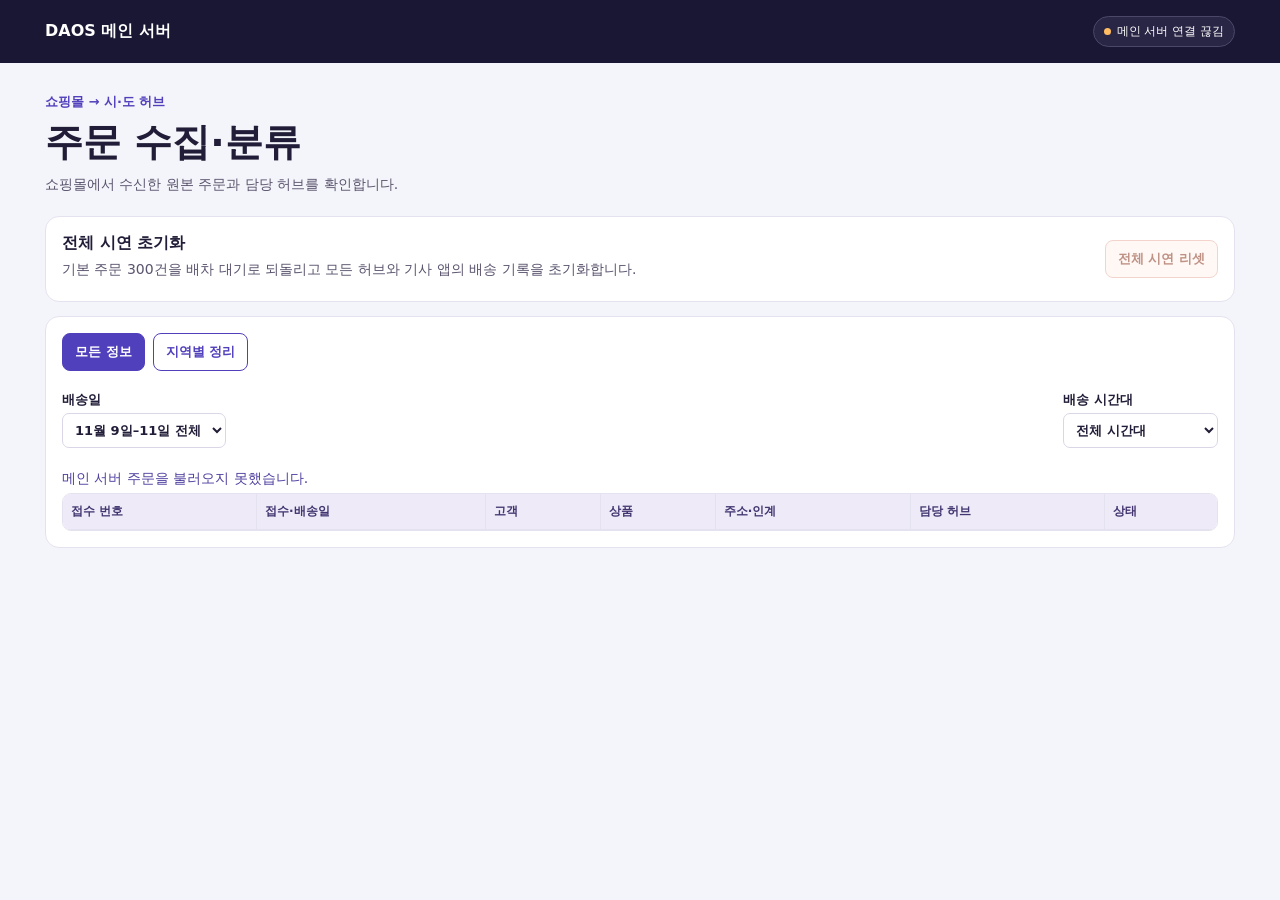
==== daos-demo/central/index.html @ 1ecc2ebf "Reset the DAOS demo globally and map regional deliveries by shift" ====
<!doctype html><html lang="ko"><head><meta charset="utf-8"><meta name="viewport" content="width=device-width,initial-scale=1"><title>DAOS 메인 서버</title><link rel="stylesheet" href="style.css?v=19"><script type="module" src="central.mjs?v=19"></script></head>
<body><header><strong>DAOS 메인 서버</strong><span id="server-state" class="server-state" role="status">서버 확인 중</span></header><main>
<div class="intro"><span>쇼핑몰 → 시·도 허브</span><h1>주문 수집·분류</h1><p>쇼핑몰에서 수신한 원본 주문과 담당 허브를 확인합니다.</p></div>
<section class="card reset-panel" aria-label="전체 시연 초기화"><div><strong>전체 시연 초기화</strong><p>기본 주문 300건을 배차 대기로 되돌리고 모든 허브와 기사 앱의 배송 기록을 초기화합니다.</p></div><button id="reset-demo" type="button" disabled>전체 시연 리셋</button><p id="reset-result" role="status"></p></section>
<section class="card"><div class="tabs" aria-label="주문 보기"><button id="all" type="button" aria-pressed="true">모든 정보</button><button id="regional" type="button" aria-pressed="false">지역별 정리</button></div>
<div id="regional-panel" class="toolbar" hidden><label>시·도 허브<select id="province"></select></label><p id="region-note"></p></div>
<div class="toolbar"><label class="history">배송일<select id="history-date"><option value="all">11월 9일–11일 전체</option></select></label>
<label class="history">배송 시간대<select id="history-slot"><option value="all">전체 시간대</option><option value="0">06:00–12:00</option><option value="1">12:00–18:00</option><option value="2">18:00–24:00</option></select></label></div>
<p id="count" role="status"></p>
<div class="sheet-scroll" role="region" aria-label="메인 서버 주문 원장" tabindex="0"><table><thead><tr><th>접수 번호</th><th>접수·배송일</th><th>고객</th><th>상품</th><th>주소·인계</th><th>담당 허브</th><th>상태</th></tr></thead><tbody id="orders"></tbody></table></div>
</section></main></body></html>
---- daos-demo/central/style.css ----
:root{font-family:system-ui,sans-serif;color:#211c37;background:#f4f5fa;--accent:#5140bc;--line:#e5e2ef}
*{box-sizing:border-box}body{margin:0}header{background:#191733;color:#fff;padding:16px max(20px,calc((100% - 1190px)/2));display:flex;align-items:center;justify-content:space-between;gap:12px}header a{color:#eee9ff;font-size:14px}
main{max-width:1230px;margin:auto;padding:28px 20px}.intro{margin-bottom:22px}.intro span{color:var(--accent);font-size:13px;font-weight:750}.intro h1{font-size:38px;margin:6px 0}.intro p,p{color:#5b546e;margin:5px 0;font-size:14px;line-height:1.45}
h2{margin:0;font-size:19px}.metrics,.workspace{display:grid;gap:14px}.metrics{grid-template-columns:repeat(3,minmax(0,1fr))}.workspace{grid-template-columns:minmax(235px,1fr) minmax(0,2fr);align-items:start}
.metrics article,.card{background:#fff;border:1px solid var(--line);border-radius:14px;padding:16px;min-width:0}.metrics small,.metrics strong{display:block}.metrics small{color:#5b546e}.metrics strong{font-size:19px;margin:5px 0}.metrics button{margin-top:6px}
button{background:var(--accent);color:#fff;border:1px solid var(--accent);font:inherit;font-size:13px;font-weight:750;padding:8px 12px;border-radius:8px;cursor:pointer;min-height:38px}button:disabled{opacity:.55;cursor:default}.secondary{background:#fff;color:var(--accent);border-color:#d9d1f1}
form{display:grid;gap:10px;margin-top:13px}label{font-size:13px;font-weight:750}input,select{display:block;margin-top:4px;width:100%;padding:8px;border:1px solid #dad6e8;border-radius:7px;background:white;color:inherit;font:inherit}
.list-head,.buttons{display:flex;align-items:center;gap:6px;flex-wrap:wrap}.list-head{justify-content:space-between}
#notice{min-height:20px;font-weight:700;margin:9px 0;color:#5140bc}
@media(max-width:650px){.metrics,.workspace{grid-template-columns:1fr}}
.section-kicker{font-size:11px;font-weight:800;letter-spacing:.045em;color:var(--accent);margin-bottom:5px}
.form-row{display:grid;grid-template-columns:minmax(0,1fr) minmax(0,1fr);gap:8px}
.field-hint{font-size:12px;color:#655d77}
.destination-results{border:1px solid #e1dced;border-radius:8px;padding:4px;max-height:192px;overflow:auto}
.destination-results button{display:flex;justify-content:space-between;align-items:baseline;gap:8px;width:100%;text-align:left;background:#fff;color:#211c37;border:0}
.destination-results button:hover,.destination-results button:focus-visible{background:#f1edff}
.destination-results small,.destination-selected{font-size:11px;color:#5140a0}
.destination-results p{font-size:12px;padding:0 7px}
.destination-selected{background:#f0ecff;padding:6px 8px;border-radius:6px;margin-top:4px;font-weight:750}
.sheet-filters{display:grid;grid-template-columns:minmax(90px,1fr) minmax(90px,1fr) minmax(110px,1.5fr);gap:8px;margin:14px 0 10px}
.sheet-scroll{overflow:auto;max-height:575px;border:1px solid var(--line);border-radius:9px}
table{border-collapse:separate;border-spacing:0;width:100%;min-width:570px;text-align:left;font-size:12px}
th,td{border-bottom:1px solid var(--line);border-right:1px solid var(--line);padding:9px 8px;vertical-align:top}
th:last-child,td:last-child{border-right:0}
th{position:sticky;top:0;background:#eeeaf8;color:#433670;white-space:nowrap;z-index:1}
tbody tr:nth-child(even){background:#faf9fd}
td small{display:block;margin-top:4px;font-size:11px;color:#625b73;overflow-wrap:anywhere}
td strong{overflow-wrap:anywhere}
.order-number,.order-status{white-space:nowrap}.order-number{font-weight:800;color:#5140a0}
.order-status{display:inline-block;padding:3px 6px;border-radius:5px;font-weight:750;background:#eeeaf8;color:#5140a0}
.order-status.pending{background:#fff2dc;color:#775019}.order-status.completed{background:#e1f6eb;color:#145d43}
.empty-sheet{text-align:center;padding:22px 10px;color:#625b73}
@media(max-width:400px){.form-row,.sheet-filters{grid-template-columns:1fr}}
[hidden]{display:none!important}.tabs{display:flex;gap:8px;margin-bottom:12px;flex-wrap:wrap}.tabs [aria-pressed="false"]{background:#fff;color:#5140bc}.single{max-width:680px}.hint{color:#655d77}.product-list{display:grid;grid-template-columns:repeat(3,minmax(0,1fr));gap:10px;margin-bottom:14px}.product-list label{display:block;padding:12px;border:1px solid #ddd6f4;border-radius:8px}.product-list label:has(:checked){background:#eeeaff;border-color:#7966db}.product-list input{width:auto;display:inline;margin-right:5px}.stack{display:grid;gap:12px}.toolbar{display:flex;justify-content:space-between;align-items:center;gap:12px;flex-wrap:wrap;margin-bottom:12px}.toolbar select{min-width:155px}.group{display:grid;grid-template-columns:1fr auto;align-items:center;gap:10px;padding:12px;border:1px solid #e1dced;border-radius:9px}.group small{color:#5b546e}.group button{white-space:nowrap}.card p[role="status"]{min-height:20px;color:#5140a0}@media(max-width:550px){.group,.product-list{grid-template-columns:1fr}}

.server-state{display:inline-flex;gap:6px;align-items:center;border:1px solid #4b4768;background:#292544;padding:6px 10px;border-radius:999px;font-size:12px}
.server-state:before{content:"";width:7px;height:7px;border-radius:50%;background:#73dfa8}
.server-state[data-offline="true"]:before{background:#ffbc61}
.history{display:block;max-width:210px;margin:8px 0}
#region-preview{margin:15px 0 0}
#region-preview img{width:100%;display:block;border-radius:8px}
#region-preview figcaption{font-size:12px;margin-top:5px;color:#5b546e}

.reset-panel{display:flex;align-items:center;justify-content:space-between;gap:12px;flex-wrap:wrap;margin-bottom:14px}
#reset-demo{background:#fff3ee;color:#8b3921;border-color:#e8b2a3}
#reset-result{flex-basis:100%;font-weight:700}
#reset-result:empty{display:none}
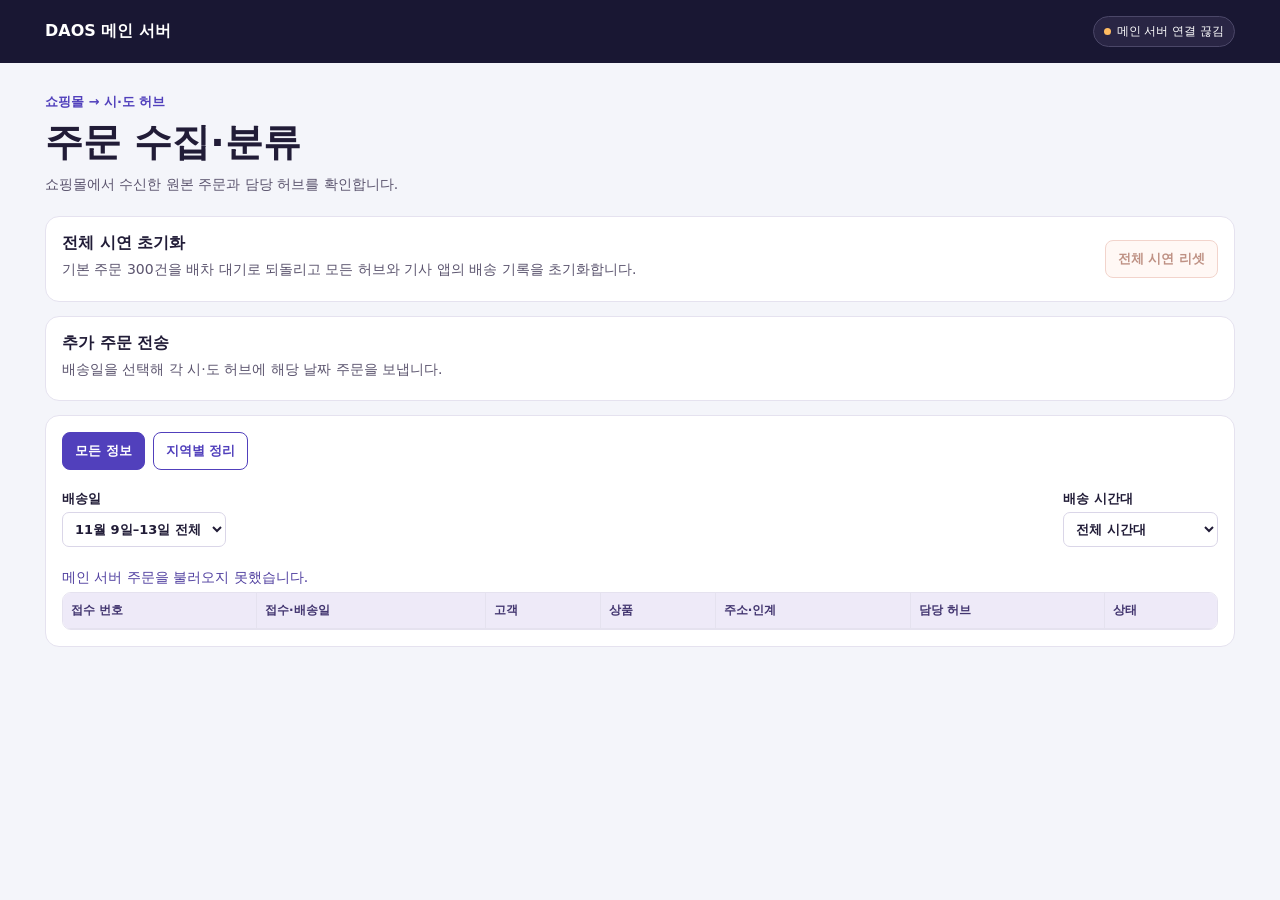
==== commit ee4b8979: "Stage two additional delivery days and simplify delivery maps" ====
--- a/daos-demo/central/index.html
+++ b/daos-demo/central/index.html
@@ -1,10 +1,11 @@
-<!doctype html><html lang="ko"><head><meta charset="utf-8"><meta name="viewport" content="width=device-width,initial-scale=1"><title>DAOS 메인 서버</title><link rel="stylesheet" href="style.css?v=19"><script type="module" src="central.mjs?v=19"></script></head>
+<!doctype html><html lang="ko"><head><meta charset="utf-8"><meta name="viewport" content="width=device-width,initial-scale=1"><title>DAOS 메인 서버</title><link rel="stylesheet" href="style.css?v=20"><script type="module" src="central.mjs?v=20"></script></head>
 <body><header><strong>DAOS 메인 서버</strong><span id="server-state" class="server-state" role="status">서버 확인 중</span></header><main>
 <div class="intro"><span>쇼핑몰 → 시·도 허브</span><h1>주문 수집·분류</h1><p>쇼핑몰에서 수신한 원본 주문과 담당 허브를 확인합니다.</p></div>
 <section class="card reset-panel" aria-label="전체 시연 초기화"><div><strong>전체 시연 초기화</strong><p>기본 주문 300건을 배차 대기로 되돌리고 모든 허브와 기사 앱의 배송 기록을 초기화합니다.</p></div><button id="reset-demo" type="button" disabled>전체 시연 리셋</button><p id="reset-result" role="status"></p></section>
+<section class="card reset-panel" aria-label="추가 주문 전송"><div><strong>추가 주문 전송</strong><p>배송일을 선택해 각 시·도 허브에 해당 날짜 주문을 보냅니다.</p></div><div id="release-days" class="tabs"></div><p id="release-result" role="status"></p></section>
 <section class="card"><div class="tabs" aria-label="주문 보기"><button id="all" type="button" aria-pressed="true">모든 정보</button><button id="regional" type="button" aria-pressed="false">지역별 정리</button></div>
 <div id="regional-panel" class="toolbar" hidden><label>시·도 허브<select id="province"></select></label><p id="region-note"></p></div>
-<div class="toolbar"><label class="history">배송일<select id="history-date"><option value="all">11월 9일–11일 전체</option></select></label>
+<div class="toolbar"><label class="history">배송일<select id="history-date"><option value="all">11월 9일–13일 전체</option></select></label>
 <label class="history">배송 시간대<select id="history-slot"><option value="all">전체 시간대</option><option value="0">06:00–12:00</option><option value="1">12:00–18:00</option><option value="2">18:00–24:00</option></select></label></div>
 <p id="count" role="status"></p>
 <div class="sheet-scroll" role="region" aria-label="메인 서버 주문 원장" tabindex="0"><table><thead><tr><th>접수 번호</th><th>접수·배송일</th><th>고객</th><th>상품</th><th>주소·인계</th><th>담당 허브</th><th>상태</th></tr></thead><tbody id="orders"></tbody></table></div>
--- a/daos-demo/central/style.css
+++ b/daos-demo/central/style.css
@@ -45,3 +45,5 @@
 #reset-demo{background:#fff3ee;color:#8b3921;border-color:#e8b2a3}
 #reset-result{flex-basis:100%;font-weight:700}
 #reset-result:empty{display:none}
+#release-result{flex-basis:100%;font-weight:700}
+#release-result:empty{display:none}
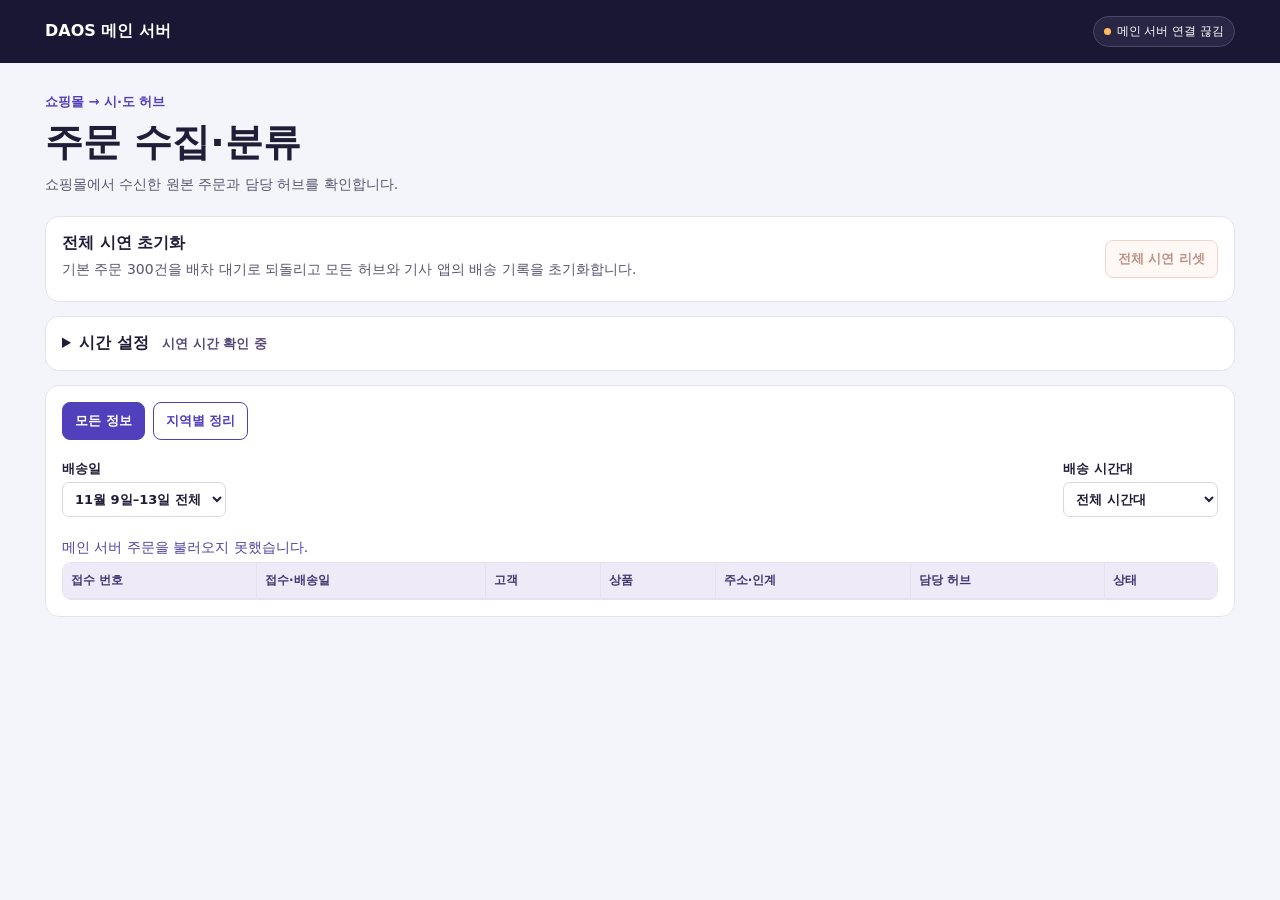
==== commit f625dc72: "Share the DAOS demo clock and select mapped delivery stops" ====
--- a/daos-demo/central/index.html
+++ b/daos-demo/central/index.html
@@ -1,12 +1,13 @@
-<!doctype html><html lang="ko"><head><meta charset="utf-8"><meta name="viewport" content="width=device-width,initial-scale=1"><title>DAOS 메인 서버</title><link rel="stylesheet" href="style.css?v=20"><script type="module" src="central.mjs?v=20"></script></head>
+<!doctype html><html lang="ko"><head><meta charset="utf-8"><meta name="viewport" content="width=device-width,initial-scale=1"><title>DAOS 메인 서버</title><link rel="stylesheet" href="style.css?v=21"><script type="module" src="central.mjs?v=21"></script></head>
 <body><header><strong>DAOS 메인 서버</strong><span id="server-state" class="server-state" role="status">서버 확인 중</span></header><main>
 <div class="intro"><span>쇼핑몰 → 시·도 허브</span><h1>주문 수집·분류</h1><p>쇼핑몰에서 수신한 원본 주문과 담당 허브를 확인합니다.</p></div>
 <section class="card reset-panel" aria-label="전체 시연 초기화"><div><strong>전체 시연 초기화</strong><p>기본 주문 300건을 배차 대기로 되돌리고 모든 허브와 기사 앱의 배송 기록을 초기화합니다.</p></div><button id="reset-demo" type="button" disabled>전체 시연 리셋</button><p id="reset-result" role="status"></p></section>
-<section class="card reset-panel" aria-label="추가 주문 전송"><div><strong>추가 주문 전송</strong><p>배송일을 선택해 각 시·도 허브에 해당 날짜 주문을 보냅니다.</p></div><div id="release-days" class="tabs"></div><p id="release-result" role="status"></p></section>
+<details class="card clock-panel"><summary>시간 설정 <span id="shared-clock">시연 시간 확인 중</span></summary><form id="clock-form" class="toolbar"><label>시연 날짜<select id="clock-date" required></select></label><label>시연 시각<input id="clock-time" type="time" required></label><button id="clock-apply" type="submit" disabled>전체 화면에 적용</button></form><p id="clock-result" role="status"></p></details>
 <section class="card"><div class="tabs" aria-label="주문 보기"><button id="all" type="button" aria-pressed="true">모든 정보</button><button id="regional" type="button" aria-pressed="false">지역별 정리</button></div>
 <div id="regional-panel" class="toolbar" hidden><label>시·도 허브<select id="province"></select></label><p id="region-note"></p></div>
 <div class="toolbar"><label class="history">배송일<select id="history-date"><option value="all">11월 9일–13일 전체</option></select></label>
 <label class="history">배송 시간대<select id="history-slot"><option value="all">전체 시간대</option><option value="0">06:00–12:00</option><option value="1">12:00–18:00</option><option value="2">18:00–24:00</option></select></label></div>
+<div id="release-panel" hidden><button id="release-date" type="button"></button><p id="release-result" role="status"></p></div>
 <p id="count" role="status"></p>
 <div class="sheet-scroll" role="region" aria-label="메인 서버 주문 원장" tabindex="0"><table><thead><tr><th>접수 번호</th><th>접수·배송일</th><th>고객</th><th>상품</th><th>주소·인계</th><th>담당 허브</th><th>상태</th></tr></thead><tbody id="orders"></tbody></table></div>
 </section></main></body></html>
--- a/daos-demo/central/style.css
+++ b/daos-demo/central/style.css
@@ -47,3 +47,8 @@
 #reset-result:empty{display:none}
 #release-result{flex-basis:100%;font-weight:700}
 #release-result:empty{display:none}
+.clock-panel{margin-bottom:14px}
+.clock-panel summary{cursor:pointer;font-weight:750}
+#shared-clock{margin-left:8px;color:#554978;font-size:13px;font-weight:600}
+.clock-panel .toolbar{justify-content:flex-start;align-items:end;margin-top:12px}
+#release-panel{margin:10px 0}
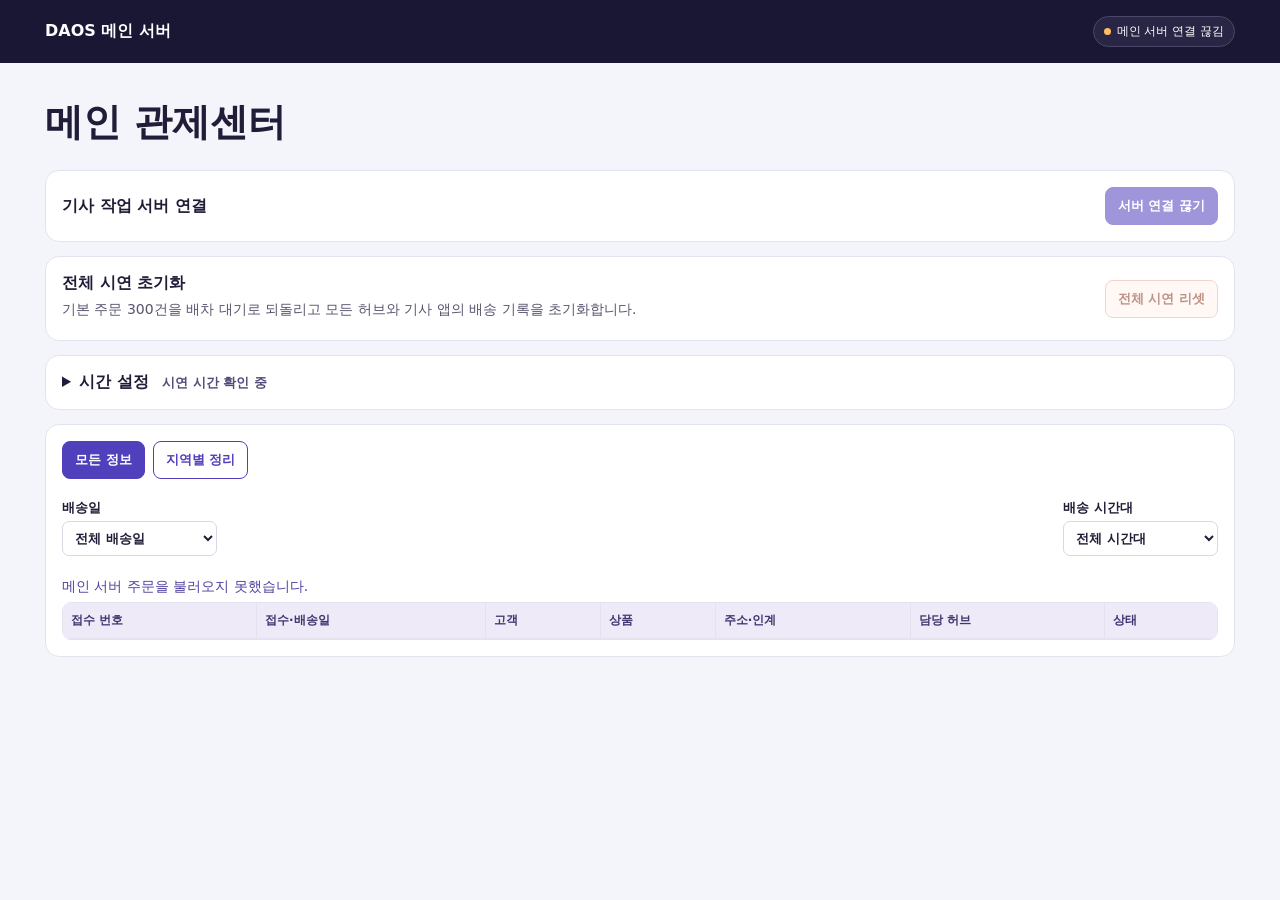
==== commit 819b13ff: "Centralize DAOS controls and queue new orders in receipt order" ====
--- a/daos-demo/central/index.html
+++ b/daos-demo/central/index.html
@@ -1,11 +1,12 @@
-<!doctype html><html lang="ko"><head><meta charset="utf-8"><meta name="viewport" content="width=device-width,initial-scale=1"><title>DAOS 메인 서버</title><link rel="stylesheet" href="style.css?v=21"><script type="module" src="central.mjs?v=21"></script></head>
+<!doctype html><html lang="ko"><head><meta charset="utf-8"><meta name="viewport" content="width=device-width,initial-scale=1"><title>DAOS 메인 서버</title><link rel="stylesheet" href="style.css?v=22"><script type="module" src="central.mjs?v=22"></script></head>
 <body><header><strong>DAOS 메인 서버</strong><span id="server-state" class="server-state" role="status">서버 확인 중</span></header><main>
-<div class="intro"><span>쇼핑몰 → 시·도 허브</span><h1>주문 수집·분류</h1><p>쇼핑몰에서 수신한 원본 주문과 담당 허브를 확인합니다.</p></div>
+<div class="intro"><h1>메인 관제센터</h1></div>
+<section class="card reset-panel" aria-label="서버 연결 제어"><strong>기사 작업 서버 연결</strong><button id="connection-toggle" type="button" disabled>서버 연결 끊기</button><p id="connection-result" role="status"></p></section>
 <section class="card reset-panel" aria-label="전체 시연 초기화"><div><strong>전체 시연 초기화</strong><p>기본 주문 300건을 배차 대기로 되돌리고 모든 허브와 기사 앱의 배송 기록을 초기화합니다.</p></div><button id="reset-demo" type="button" disabled>전체 시연 리셋</button><p id="reset-result" role="status"></p></section>
 <details class="card clock-panel"><summary>시간 설정 <span id="shared-clock">시연 시간 확인 중</span></summary><form id="clock-form" class="toolbar"><label>시연 날짜<select id="clock-date" required></select></label><label>시연 시각<input id="clock-time" type="time" required></label><button id="clock-apply" type="submit" disabled>전체 화면에 적용</button></form><p id="clock-result" role="status"></p></details>
 <section class="card"><div class="tabs" aria-label="주문 보기"><button id="all" type="button" aria-pressed="true">모든 정보</button><button id="regional" type="button" aria-pressed="false">지역별 정리</button></div>
 <div id="regional-panel" class="toolbar" hidden><label>시·도 허브<select id="province"></select></label><p id="region-note"></p></div>
-<div class="toolbar"><label class="history">배송일<select id="history-date"><option value="all">11월 9일–13일 전체</option></select></label>
+<div class="toolbar"><label class="history">배송일<select id="history-date"><option value="all">전체 배송일</option></select></label>
 <label class="history">배송 시간대<select id="history-slot"><option value="all">전체 시간대</option><option value="0">06:00–12:00</option><option value="1">12:00–18:00</option><option value="2">18:00–24:00</option></select></label></div>
 <div id="release-panel" hidden><button id="release-date" type="button"></button><p id="release-result" role="status"></p></div>
 <p id="count" role="status"></p>
--- a/daos-demo/central/style.css
+++ b/daos-demo/central/style.css
@@ -52,3 +52,5 @@
 #shared-clock{margin-left:8px;color:#554978;font-size:13px;font-weight:600}
 .clock-panel .toolbar{justify-content:flex-start;align-items:end;margin-top:12px}
 #release-panel{margin:10px 0}
+#connection-result{flex-basis:100%;font-weight:700}
+#connection-result:empty{display:none}
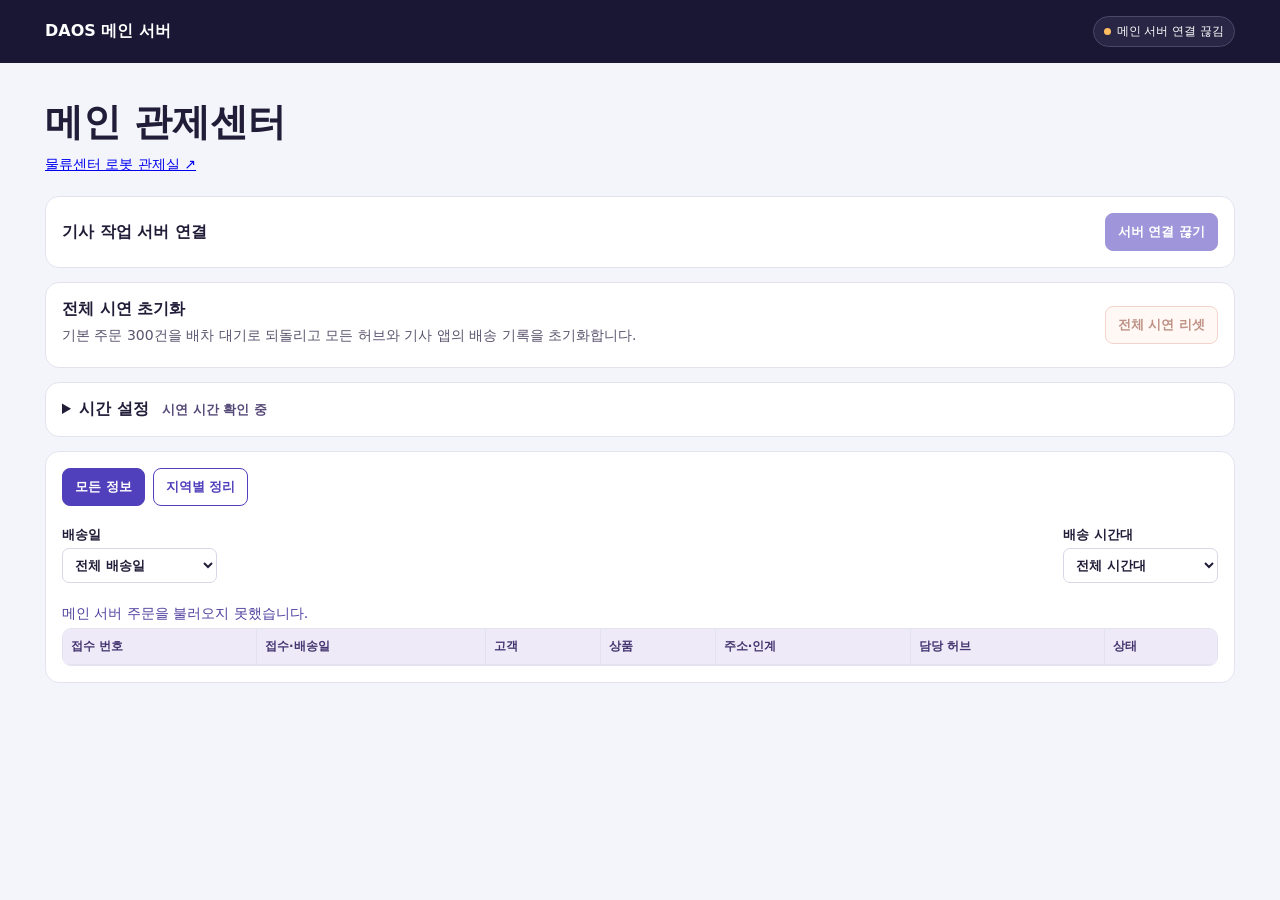
==== commit 2ab656d4: "Drive a 20-robot warehouse from DAOS dispatch data" ====
--- a/daos-demo/central/index.html
+++ b/daos-demo/central/index.html
@@ -1,6 +1,6 @@
 <!doctype html><html lang="ko"><head><meta charset="utf-8"><meta name="viewport" content="width=device-width,initial-scale=1"><title>DAOS 메인 서버</title><link rel="stylesheet" href="style.css?v=22"><script type="module" src="central.mjs?v=22"></script></head>
 <body><header><strong>DAOS 메인 서버</strong><span id="server-state" class="server-state" role="status">서버 확인 중</span></header><main>
-<div class="intro"><h1>메인 관제센터</h1></div>
+<div class="intro"><h1>메인 관제센터</h1><p><a href="warehouse.html" target="_blank" rel="noopener">물류센터 로봇 관제실 ↗</a></p></div>
 <section class="card reset-panel" aria-label="서버 연결 제어"><strong>기사 작업 서버 연결</strong><button id="connection-toggle" type="button" disabled>서버 연결 끊기</button><p id="connection-result" role="status"></p></section>
 <section class="card reset-panel" aria-label="전체 시연 초기화"><div><strong>전체 시연 초기화</strong><p>기본 주문 300건을 배차 대기로 되돌리고 모든 허브와 기사 앱의 배송 기록을 초기화합니다.</p></div><button id="reset-demo" type="button" disabled>전체 시연 리셋</button><p id="reset-result" role="status"></p></section>
 <details class="card clock-panel"><summary>시간 설정 <span id="shared-clock">시연 시간 확인 중</span></summary><form id="clock-form" class="toolbar"><label>시연 날짜<select id="clock-date" required></select></label><label>시연 시각<input id="clock-time" type="time" required></label><button id="clock-apply" type="submit" disabled>전체 화면에 적용</button></form><p id="clock-result" role="status"></p></details>
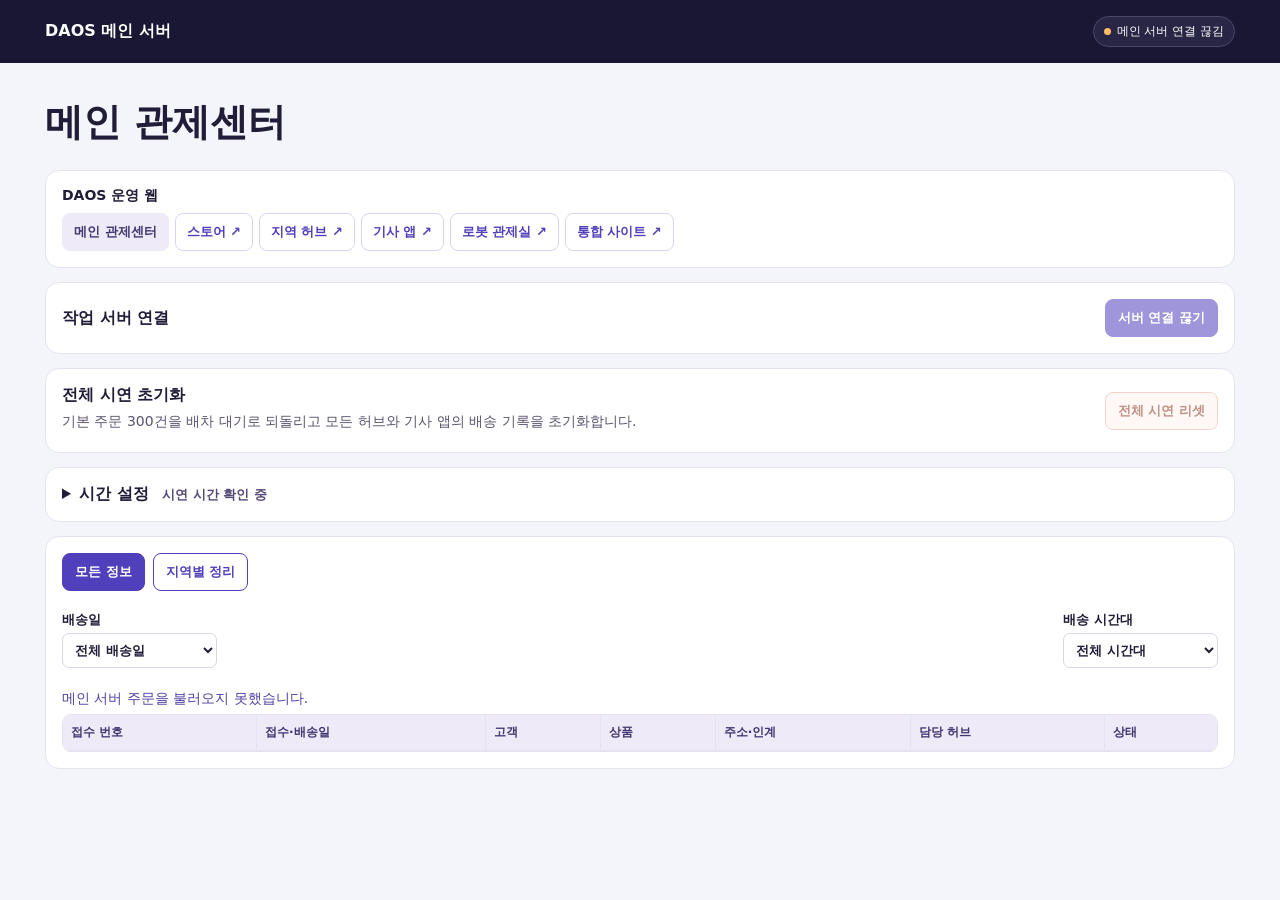
==== commit d89c9deb: "Separate the robot web and add central navigation" ====
--- a/daos-demo/central/index.html
+++ b/daos-demo/central/index.html
@@ -1,7 +1,18 @@
-<!doctype html><html lang="ko"><head><meta charset="utf-8"><meta name="viewport" content="width=device-width,initial-scale=1"><title>DAOS 메인 서버</title><link rel="stylesheet" href="style.css?v=22"><script type="module" src="central.mjs?v=22"></script></head>
+<!doctype html><html lang="ko"><head><meta charset="utf-8"><meta name="viewport" content="width=device-width,initial-scale=1"><title>DAOS 메인 서버</title><link rel="stylesheet" href="style.css?v=23"><script type="module" src="central.mjs?v=22"></script></head>
 <body><header><strong>DAOS 메인 서버</strong><span id="server-state" class="server-state" role="status">서버 확인 중</span></header><main>
-<div class="intro"><h1>메인 관제센터</h1><p><a href="warehouse.html" target="_blank" rel="noopener">물류센터 로봇 관제실 ↗</a></p></div>
-<section class="card reset-panel" aria-label="서버 연결 제어"><strong>기사 작업 서버 연결</strong><button id="connection-toggle" type="button" disabled>서버 연결 끊기</button><p id="connection-result" role="status"></p></section>
+<div class="intro"><h1>메인 관제센터</h1></div>
+<nav class="card service-nav" aria-label="DAOS 운영 웹">
+  <strong>DAOS 운영 웹</strong>
+  <div>
+    <a href="./" aria-current="page">메인 관제센터</a>
+    <a href="https://daos-shop-demo.ryker6365.chatgpt.site/" target="_blank" rel="noopener">스토어 ↗</a>
+    <a href="https://daos-hub-demo.ryker6365.chatgpt.site/" target="_blank" rel="noopener">지역 허브 ↗</a>
+    <a href="https://daos-phone-driver.ryker6365.chatgpt.site/driver/" target="_blank" rel="noopener">기사 앱 ↗</a>
+    <a href="https://daos-logistics.ryker6365.chatgpt.site/robot/" target="_blank" rel="noopener">로봇 관제실 ↗</a>
+    <a href="https://daos-logistics.ryker6365.chatgpt.site/" target="_blank" rel="noopener">통합 사이트 ↗</a>
+  </div>
+</nav>
+<section class="card reset-panel" aria-label="서버 연결 제어"><strong>작업 서버 연결</strong><button id="connection-toggle" type="button" disabled>서버 연결 끊기</button><p id="connection-result" role="status"></p></section>
 <section class="card reset-panel" aria-label="전체 시연 초기화"><div><strong>전체 시연 초기화</strong><p>기본 주문 300건을 배차 대기로 되돌리고 모든 허브와 기사 앱의 배송 기록을 초기화합니다.</p></div><button id="reset-demo" type="button" disabled>전체 시연 리셋</button><p id="reset-result" role="status"></p></section>
 <details class="card clock-panel"><summary>시간 설정 <span id="shared-clock">시연 시간 확인 중</span></summary><form id="clock-form" class="toolbar"><label>시연 날짜<select id="clock-date" required></select></label><label>시연 시각<input id="clock-time" type="time" required></label><button id="clock-apply" type="submit" disabled>전체 화면에 적용</button></form><p id="clock-result" role="status"></p></details>
 <section class="card"><div class="tabs" aria-label="주문 보기"><button id="all" type="button" aria-pressed="true">모든 정보</button><button id="regional" type="button" aria-pressed="false">지역별 정리</button></div>
--- a/daos-demo/central/style.css
+++ b/daos-demo/central/style.css
@@ -54,3 +54,10 @@
 #release-panel{margin:10px 0}
 #connection-result{flex-basis:100%;font-weight:700}
 #connection-result:empty{display:none}
+
+.service-nav{display:grid;gap:8px;margin-bottom:14px}
+.service-nav strong{font-size:14px}
+.service-nav div{display:flex;flex-wrap:wrap;gap:6px}
+.service-nav a{display:inline-flex;align-items:center;min-height:38px;padding:7px 11px;border:1px solid #dad3ef;border-radius:8px;color:var(--accent);background:#fff;font-size:13px;font-weight:750;text-decoration:none}
+.service-nav a:hover,.service-nav a:focus-visible{background:#f1edff}
+.service-nav a[aria-current=page]{background:#eeeaf8;color:#433670;border-color:#eeeaf8}
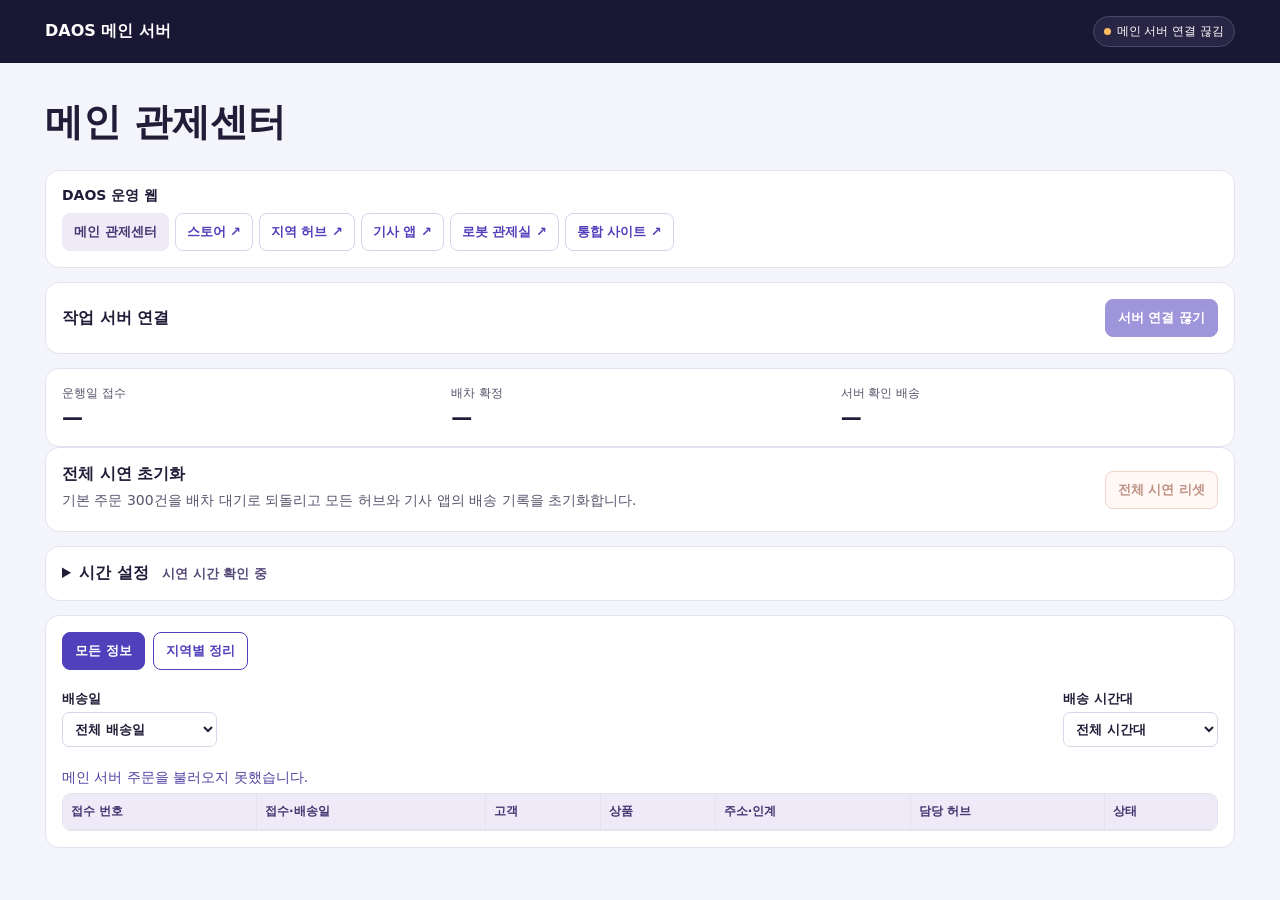
==== commit 04db7922: "Finalize DAOS demo recovery, dispatch, and mobile verification Preserve offline driver routes, quara" ====
--- a/daos-demo/central/index.html
+++ b/daos-demo/central/index.html
@@ -1,25 +1,30 @@
-<!doctype html><html lang="ko"><head><meta charset="utf-8"><meta name="viewport" content="width=device-width,initial-scale=1"><title>DAOS 메인 서버</title><link rel="stylesheet" href="style.css?v=23"><script type="module" src="central.mjs?v=22"></script></head>
+<!doctype html><html lang="ko"><head><meta charset="utf-8"><meta name="viewport" content="width=device-width,initial-scale=1"><title>DAOS 메인 서버</title><link rel="stylesheet" href="style.css?v=24"><script type="module" src="central.mjs?v=25"></script></head>
 <body><header><strong>DAOS 메인 서버</strong><span id="server-state" class="server-state" role="status">서버 확인 중</span></header><main>
 <div class="intro"><h1>메인 관제센터</h1></div>
 <nav class="card service-nav" aria-label="DAOS 운영 웹">
   <strong>DAOS 운영 웹</strong>
   <div>
     <a href="./" aria-current="page">메인 관제센터</a>
-    <a href="https://daos-shop-demo.ryker6365.chatgpt.site/" target="_blank" rel="noopener">스토어 ↗</a>
-    <a href="https://daos-hub-demo.ryker6365.chatgpt.site/" target="_blank" rel="noopener">지역 허브 ↗</a>
-    <a href="https://daos-phone-driver.ryker6365.chatgpt.site/driver/" target="_blank" rel="noopener">기사 앱 ↗</a>
-    <a href="https://daos-logistics.ryker6365.chatgpt.site/robot/" target="_blank" rel="noopener">로봇 관제실 ↗</a>
-    <a href="https://daos-logistics.ryker6365.chatgpt.site/" target="_blank" rel="noopener">통합 사이트 ↗</a>
+    <a href="https://daos-logistics.ryker6365.chatgpt.site/open/shop">스토어 ↗</a>
+    <a href="https://daos-logistics.ryker6365.chatgpt.site/open/hub">지역 허브 ↗</a>
+    <a href="https://daos-logistics.ryker6365.chatgpt.site/open/driver">기사 앱 ↗</a>
+    <a href="https://daos-logistics.ryker6365.chatgpt.site/open/robot">로봇 관제실 ↗</a>
+    <a href="https://daos-logistics.ryker6365.chatgpt.site/operations.html">통합 사이트 ↗</a>
   </div>
 </nav>
 <section class="card reset-panel" aria-label="서버 연결 제어"><strong>작업 서버 연결</strong><button id="connection-toggle" type="button" disabled>서버 연결 끊기</button><p id="connection-result" role="status"></p></section>
+<section class="card central-kpis" aria-label="현재 운행일 배송 현황">
+  <div><span>운행일 접수</span><strong id="kpi-orders">—</strong></div>
+  <div><span>배차 확정</span><strong id="kpi-assigned">—</strong></div>
+  <div><span>서버 확인 배송</span><strong id="kpi-delivered">—</strong></div>
+</section>
 <section class="card reset-panel" aria-label="전체 시연 초기화"><div><strong>전체 시연 초기화</strong><p>기본 주문 300건을 배차 대기로 되돌리고 모든 허브와 기사 앱의 배송 기록을 초기화합니다.</p></div><button id="reset-demo" type="button" disabled>전체 시연 리셋</button><p id="reset-result" role="status"></p></section>
-<details class="card clock-panel"><summary>시간 설정 <span id="shared-clock">시연 시간 확인 중</span></summary><form id="clock-form" class="toolbar"><label>시연 날짜<select id="clock-date" required></select></label><label>시연 시각<input id="clock-time" type="time" required></label><button id="clock-apply" type="submit" disabled>전체 화면에 적용</button></form><p id="clock-result" role="status"></p></details>
+<details class="card clock-panel"><summary>시간 설정 <span id="shared-clock">시연 시간 확인 중</span></summary><form id="clock-form" class="toolbar"><label>시연 날짜<select id="clock-date" required></select></label><label>시연 시각<input id="clock-time" type="time" required></label><button id="clock-apply" type="submit" disabled>연결된 화면에 적용</button></form><p id="clock-result" role="status"></p></details>
 <section class="card"><div class="tabs" aria-label="주문 보기"><button id="all" type="button" aria-pressed="true">모든 정보</button><button id="regional" type="button" aria-pressed="false">지역별 정리</button></div>
 <div id="regional-panel" class="toolbar" hidden><label>시·도 허브<select id="province"></select></label><p id="region-note"></p></div>
 <div class="toolbar"><label class="history">배송일<select id="history-date"><option value="all">전체 배송일</option></select></label>
 <label class="history">배송 시간대<select id="history-slot"><option value="all">전체 시간대</option><option value="0">06:00–12:00</option><option value="1">12:00–18:00</option><option value="2">18:00–24:00</option></select></label></div>
 <div id="release-panel" hidden><button id="release-date" type="button"></button><p id="release-result" role="status"></p></div>
-<p id="count" role="status"></p>
+<p id="count" role="status"></p><p id="validation-summary"></p>
 <div class="sheet-scroll" role="region" aria-label="메인 서버 주문 원장" tabindex="0"><table><thead><tr><th>접수 번호</th><th>접수·배송일</th><th>고객</th><th>상품</th><th>주소·인계</th><th>담당 허브</th><th>상태</th></tr></thead><tbody id="orders"></tbody></table></div>
 </section></main></body></html>
--- a/daos-demo/central/style.css
+++ b/daos-demo/central/style.css
@@ -61,3 +61,8 @@
 .service-nav a{display:inline-flex;align-items:center;min-height:38px;padding:7px 11px;border:1px solid #dad3ef;border-radius:8px;color:var(--accent);background:#fff;font-size:13px;font-weight:750;text-decoration:none}
 .service-nav a:hover,.service-nav a:focus-visible{background:#f1edff}
 .service-nav a[aria-current=page]{background:#eeeaf8;color:#433670;border-color:#eeeaf8}
+
+.central-kpis{display:grid;grid-template-columns:repeat(3,minmax(0,1fr));gap:12px}
+.central-kpis div{display:grid;gap:4px}
+.central-kpis span{font-size:12px;color:#55536a}
+.central-kpis strong{font-size:21px;font-variant-numeric:tabular-nums}
